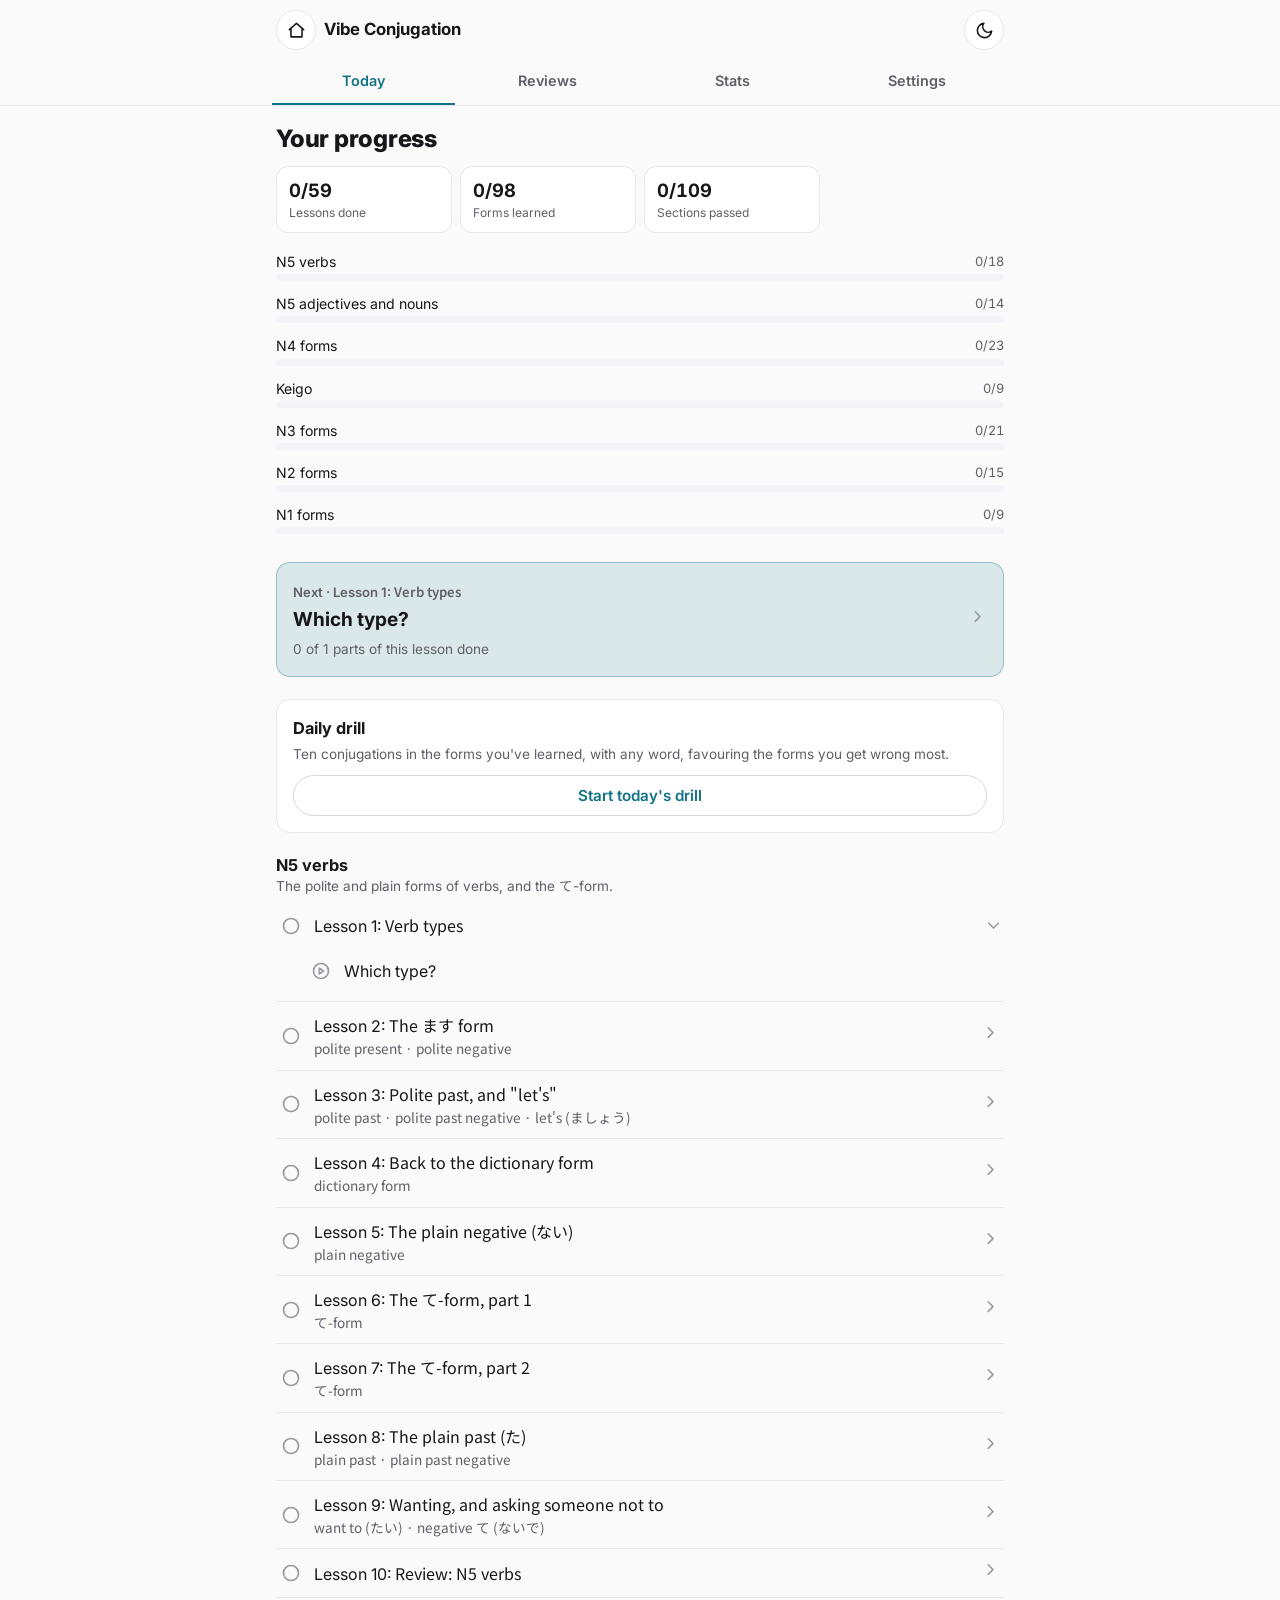
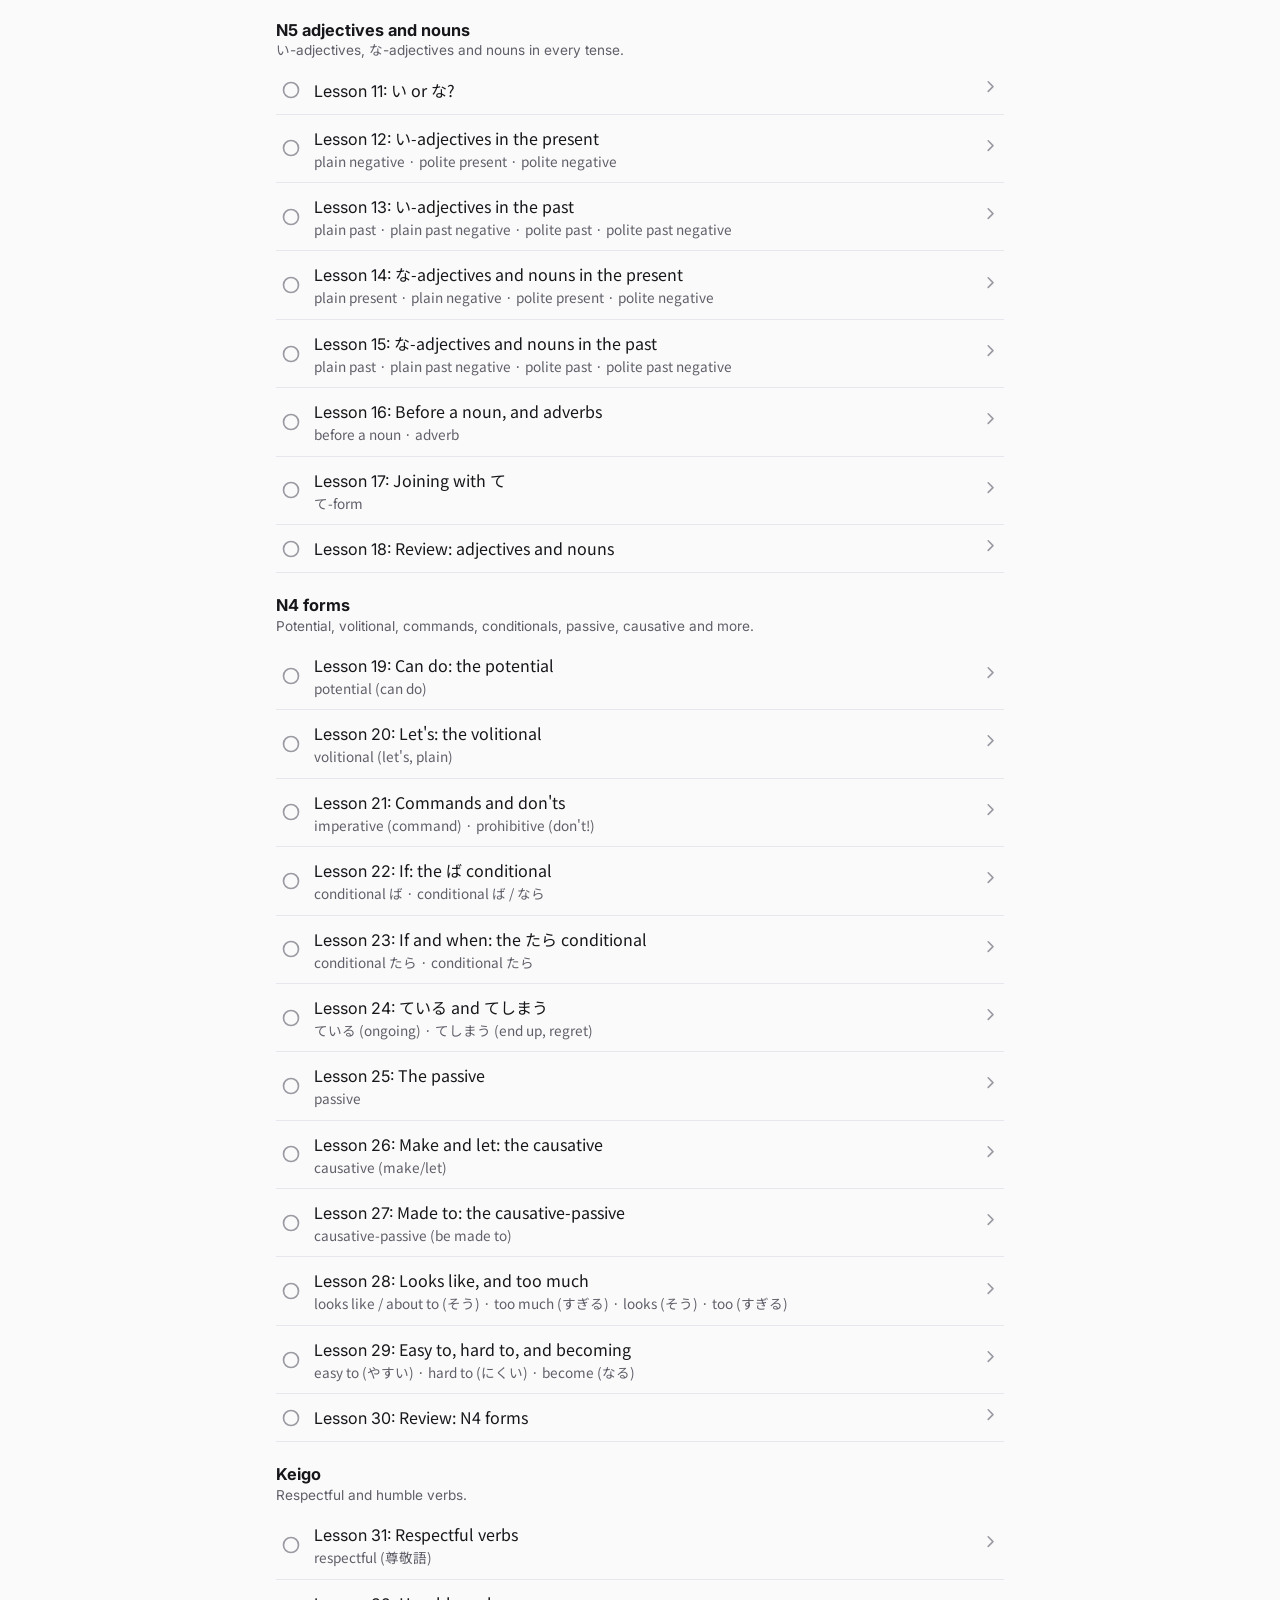
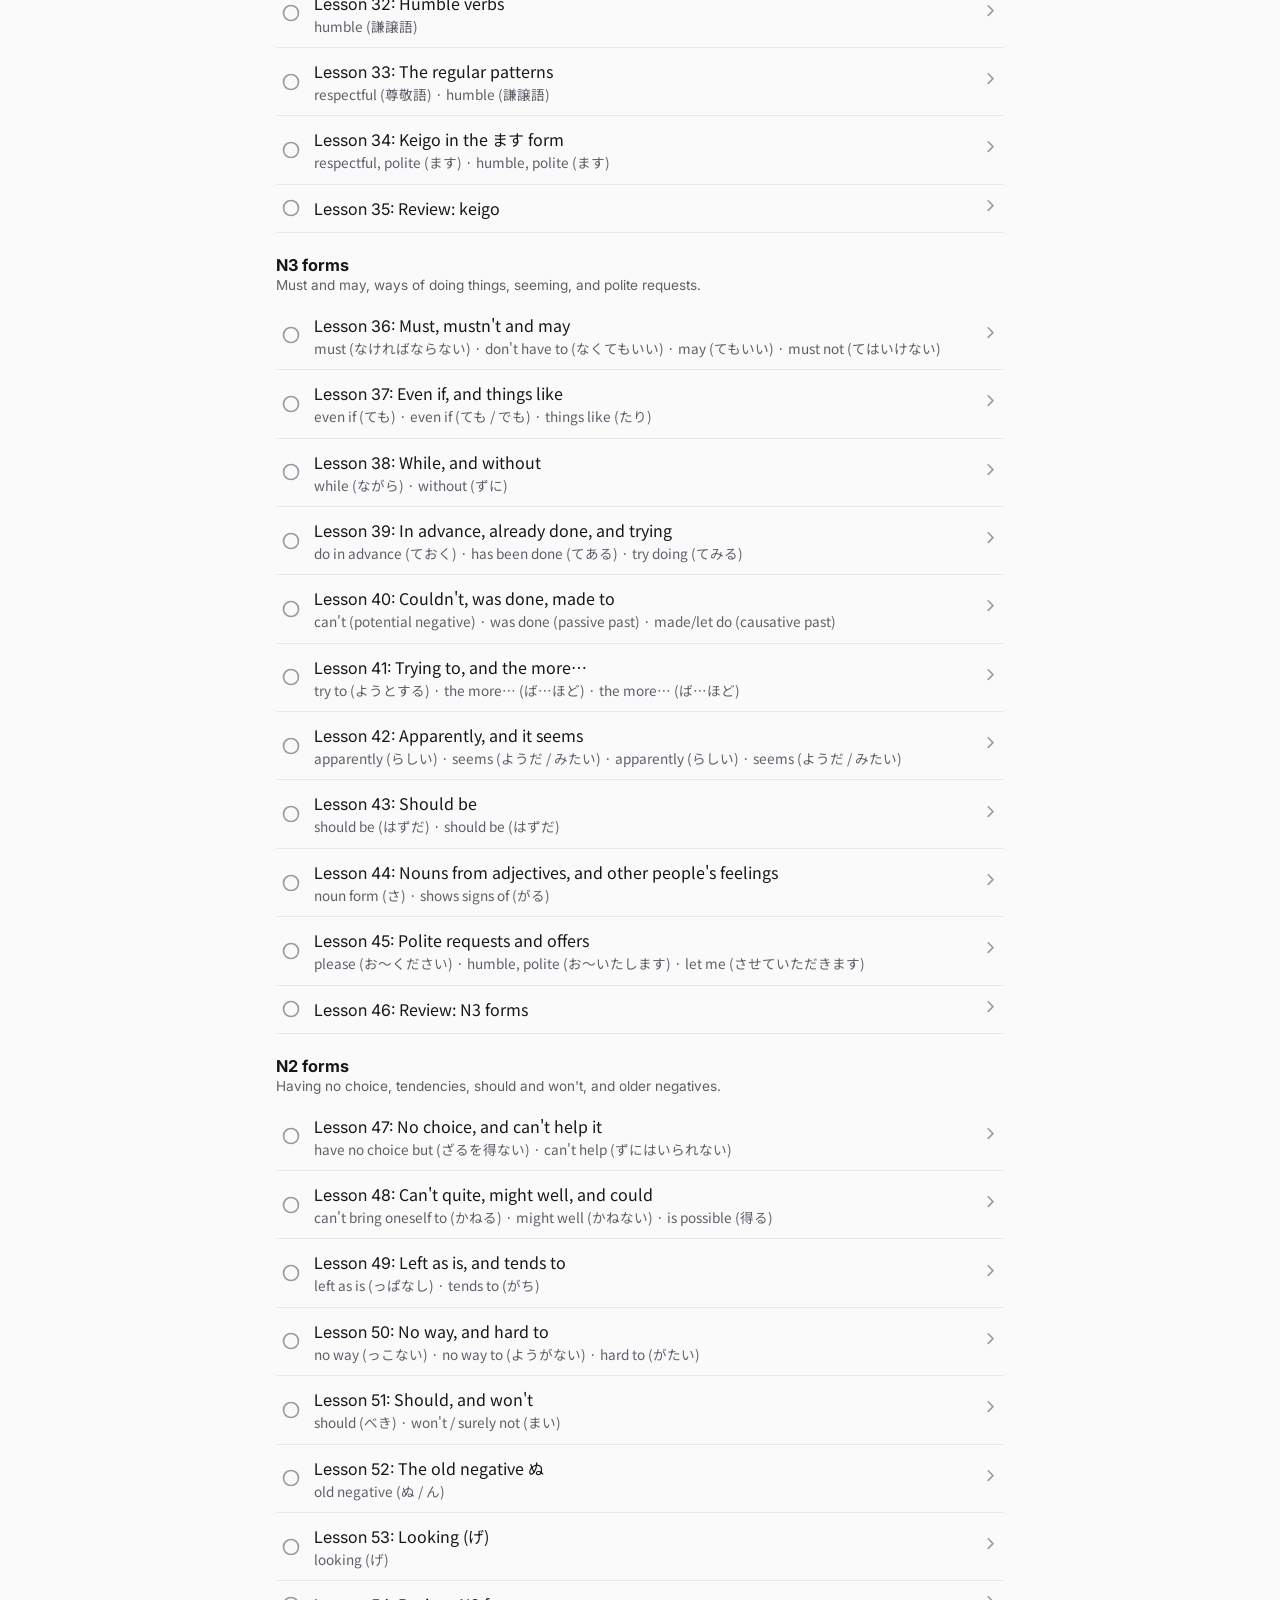
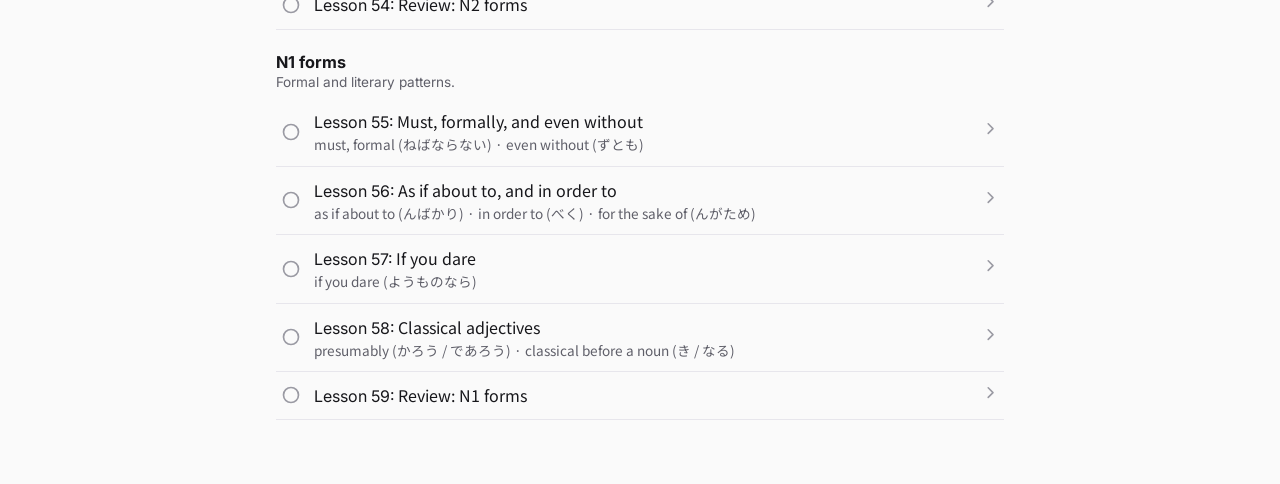
==== conjugation/index.html @ 2527636c "consolidated app" ====
<!DOCTYPE html>
<html lang="en">
<head>
<meta charset="UTF-8">
<link rel="icon" href="data:image/svg+xml,%3Csvg%20xmlns%3D%27http%3A//www.w3.org/2000/svg%27%20viewBox%3D%270%200%2064%2064%27%3E%3Crect%20width%3D%2764%27%20height%3D%2764%27%20rx%3D%2714%27%20fill%3D%27%23127386%27/%3E%3Ctext%20x%3D%2732%27%20y%3D%2745%27%20font-size%3D%2738%27%20text-anchor%3D%27middle%27%20fill%3D%27white%27%20font-family%3D%27sans-serif%27%3E%E3%82%8B%3C/text%3E%3C/svg%3E">
<meta name="viewport" content="width=device-width, initial-scale=1.0">
<title>Vibe Conjugation</title>
<meta name="description" content="Japanese word types and conjugation from N5 to N1, typed and checked, with spaced repetition.">
<link rel="stylesheet" href="../shared/core.css">
<script>
  // Set the theme before the first paint, so dark mode doesn't flash.
  try { var t = localStorage.getItem('grammarNotebook.theme'); } catch (e) {}
  document.documentElement.setAttribute('data-theme', t || (matchMedia('(prefers-color-scheme: dark)').matches ? 'dark' : 'light'));
</script>
</head>
<body data-app="conjugation">
<div id="app"></div>
<script type="module" src="app.js"></script>
</body>
</html>
---- shared/core.css ----
/* Shared look for the landing page and the four study apps.
   The palette follows the grammar library so the whole site feels like one. */
@import url('https://fonts.googleapis.com/css2?family=Noto+Sans+JP:wght@400;500;700&family=Inter:wght@400;500;600;700;800&display=swap');

:root {
  --bg: #FAFAFA;
  --surface: #FFFFFF;
  --surface-2: #F4F3F7;
  --ink: #17171B;
  --ink-soft: #5F5F69;
  --ink-faint: #9A9AA3;
  --rule: #E7E6EC;
  --rule-strong: #D7D5E0;
  --shadow: rgba(23, 23, 27, 0.06);
  --good: #23894B;
  --good-soft: #23894B1A;
  --bad: #C83A3A;
  --bad-soft: #C83A3A14;
  --warn: #B7791F;
  --gold: #E0A526;

  /* Each app sets its own accent; the default is the grammar library's. */
  --accent: #6E5AE0;
  --accent-soft: #6E5AE01A;
  --accent-ink: #FFFFFF;

  --app-grammar: #6E5AE0;
  --app-writing: #3F4FA8;
  --app-conjugation: #127386;
  --app-reading: #2E7D46;
  --app-listening: #9A3F8E;

  --radius: 14px;
  color-scheme: light;
}

[data-theme="dark"] {
  --bg: #0A0A0C;
  --surface: #17171B;
  --surface-2: #1F1F25;
  --ink: #F5F5F7;
  --ink-soft: #A6A6AF;
  --ink-faint: #6B6B75;
  --rule: #26262D;
  --rule-strong: #33333B;
  --shadow: rgba(0, 0, 0, 0.4);
  --good: #5FCB86;
  --good-soft: #5FCB861F;
  --bad: #F0797E;
  --bad-soft: #F0797E1A;
  --warn: #E0B458;
  --gold: #F2C14E;

  --accent: #8B7EF5;
  --accent-soft: #8B7EF524;
  --accent-ink: #0A0A0C;

  --app-grammar: #8B7EF5;
  --app-writing: #8F9BEA;
  --app-conjugation: #4FC1D3;
  --app-reading: #6CC48F;
  --app-listening: #E08AD6;

  color-scheme: dark;
}

body[data-app="writing"] { --accent: var(--app-writing); }
body[data-app="conjugation"] { --accent: var(--app-conjugation); }
body[data-app="reading"] { --accent: var(--app-reading); }
body[data-app="listening"] { --accent: var(--app-listening); }
body[data-app] { --accent-soft: color-mix(in srgb, var(--accent) 13%, transparent); }

* { box-sizing: border-box; }

html, body {
  margin: 0;
  padding: 0;
  background: var(--bg);
  color: var(--ink);
  font-family: 'Inter', 'Noto Sans JP', sans-serif;
  -webkit-font-smoothing: antialiased;
  line-height: 1.5;
}

body { min-height: 100vh; }

/* Icons are stroked line drawings unless a component says otherwise. */
svg[aria-hidden="true"] { width: 1.2em; height: 1.2em; fill: none; stroke: currentColor; stroke-width: 2; stroke-linecap: round; stroke-linejoin: round; }
span[style*="width"] > svg[aria-hidden="true"] { width: 100%; height: 100%; }

.jp, [lang="ja"] { font-family: 'Noto Sans JP', sans-serif; }

a { color: var(--accent); }

h1, h2, h3, h4 { margin: 0; line-height: 1.25; }
p { margin: 0; }

ruby rt {
  font-size: 0.55em;
  color: var(--ink-soft);
  user-select: none;
}

/* ---------- App frame ---------- */

.appbar {
  position: sticky;
  top: 0;
  z-index: 20;
  background: color-mix(in srgb, var(--bg) 88%, transparent);
  backdrop-filter: blur(10px);
  border-bottom: 1px solid var(--rule);
}

.appbar-row {
  max-width: 760px;
  margin: 0 auto;
  display: flex;
  align-items: center;
  gap: 8px;
  padding: 10px 16px;
  min-height: 56px;
}

.appbar-title {
  flex: 1;
  min-width: 0;
  font-size: 1.05rem;
  font-weight: 700;
  white-space: nowrap;
  overflow: hidden;
  text-overflow: ellipsis;
}

.appbar-title small {
  display: block;
  font-size: 0.75rem;
  font-weight: 500;
  color: var(--ink-soft);
}

.icon-btn {
  flex: none;
  width: 40px;
  height: 40px;
  border-radius: 50%;
  border: 1px solid var(--rule);
  background: var(--surface);
  color: var(--ink);
  display: inline-flex;
  align-items: center;
  justify-content: center;
  cursor: pointer;
  text-decoration: none;
  padding: 0;
}

.icon-btn:hover { background: var(--surface-2); }
.icon-btn svg { width: 19px; height: 19px; stroke: currentColor; fill: none; stroke-width: 2; stroke-linecap: round; stroke-linejoin: round; }

.tabs {
  max-width: 760px;
  margin: 0 auto;
  display: flex;
  gap: 2px;
  padding: 0 12px;
  overflow-x: auto;
  scrollbar-width: none;
}

.tabs a {
  flex: 1;
  text-align: center;
  padding: 10px 8px 11px;
  font-weight: 600;
  font-size: 0.9rem;
  color: var(--ink-soft);
  text-decoration: none;
  border-bottom: 2.5px solid transparent;
  white-space: nowrap;
}

.tabs a.active {
  color: var(--accent);
  border-bottom-color: var(--accent);
}

.view {
  max-width: 760px;
  margin: 0 auto;
  padding: 18px 16px 64px;
}

.stack > * + * { margin-top: 12px; }
.stack-lg > * + * { margin-top: 22px; }

/* ---------- Text ---------- */

.h1 { font-size: 1.5rem; font-weight: 800; letter-spacing: -0.01em; }
.h2 { font-size: 1.2rem; font-weight: 700; }
.h3 { font-size: 1.02rem; font-weight: 700; }
.label { font-size: 0.82rem; font-weight: 600; color: var(--ink-soft); }
.small { font-size: 0.85rem; color: var(--ink-soft); }
.tiny { font-size: 0.75rem; color: var(--ink-soft); }
.muted { color: var(--ink-soft); }
.good-text { color: var(--good); }
.bad-text { color: var(--bad); }
.ja-xl { font-size: 2rem; font-family: 'Noto Sans JP', sans-serif; line-height: 1.35; }
.ja-l { font-size: 1.5rem; font-family: 'Noto Sans JP', sans-serif; line-height: 1.45; }
.ja-m { font-size: 1.15rem; font-family: 'Noto Sans JP', sans-serif; }
.prose { font-size: 1rem; line-height: 1.65; }
.prose strong { font-weight: 700; }

/* ---------- Surfaces ---------- */

.card {
  background: var(--surface);
  border: 1px solid var(--rule);
  border-radius: var(--radius);
  padding: 16px;
}

.card.accent {
  background: var(--accent-soft);
  border-color: color-mix(in srgb, var(--accent) 35%, transparent);
}

.card.tappable { cursor: pointer; transition: border-color .15s, transform .15s; }
.card.tappable:hover { border-color: var(--accent); }

.row { display: flex; align-items: center; gap: 10px; }
.row.top { align-items: flex-start; }
.row > .grow { flex: 1; min-width: 0; }
.wrap { display: flex; flex-wrap: wrap; gap: 8px; }

.chevron { color: var(--ink-faint); flex: none; }

.notice {
  border-radius: var(--radius);
  padding: 12px 14px;
  background: var(--surface-2);
  font-size: 0.9rem;
  color: var(--ink-soft);
}

.notice.warn { background: color-mix(in srgb, var(--warn) 14%, transparent); color: var(--ink); }

/* ---------- Buttons ---------- */

.btn {
  display: inline-flex;
  align-items: center;
  justify-content: center;
  gap: 8px;
  font: inherit;
  font-weight: 600;
  font-size: 0.95rem;
  border-radius: 999px;
  padding: 10px 18px;
  border: 1px solid transparent;
  cursor: pointer;
  text-decoration: none;
  text-align: center;
  line-height: 1.3;
  background: var(--accent);
  color: var(--accent-ink);
}

.btn svg { width: 18px; height: 18px; flex: none; fill: none; stroke: currentColor; stroke-width: 2.4; stroke-linecap: round; stroke-linejoin: round; }
.btn:hover { filter: brightness(1.07); }
.btn:disabled { opacity: 0.45; cursor: default; filter: none; }
.btn.tonal { background: var(--accent-soft); color: var(--accent); }
.btn.outline { background: transparent; color: var(--accent); border-color: var(--rule-strong); }
.btn.outline:hover { background: var(--accent-soft); }
.btn.text { background: transparent; color: var(--accent); padding-left: 10px; padding-right: 10px; }
.btn.danger { background: var(--bad); color: #fff; }
.btn.block { display: flex; width: 100%; }
.btn.small { padding: 6px 12px; font-size: 0.85rem; }

.btn-row { display: flex; gap: 10px; }
.btn-row > .btn { flex: 1; }

/* ---------- Lists ---------- */

.list { display: flex; flex-direction: column; }

.list-item {
  display: flex;
  align-items: center;
  gap: 12px;
  padding: 10px 4px;
  border-bottom: 1px solid var(--rule);
  cursor: pointer;
  color: inherit;
  text-decoration: none;
}

.list-item:last-child { border-bottom: 0; }
.list-item:hover { background: var(--surface-2); }
.list-item .grow { flex: 1; min-width: 0; }
.list-item .sub { font-size: 0.82rem; color: var(--ink-soft); }

.status-icon {
  flex: none;
  width: 22px;
  height: 22px;
  display: inline-flex;
  align-items: center;
  justify-content: center;
  color: var(--ink-faint);
}

.status-icon svg { width: 20px; height: 20px; stroke: currentColor; fill: none; stroke-width: 2; stroke-linecap: round; stroke-linejoin: round; }
.status-icon.done { color: var(--accent); }

details.lesson {
  border-bottom: 1px solid var(--rule);
}

details.lesson > summary {
  list-style: none;
  display: flex;
  align-items: center;
  gap: 12px;
  padding: 11px 4px;
  cursor: pointer;
}

details.lesson > summary::-webkit-details-marker { display: none; }
details.lesson > summary .grow { flex: 1; min-width: 0; }
details.lesson > summary .caret { transition: transform .15s; color: var(--ink-faint); }
details.lesson[open] > summary .caret { transform: rotate(90deg); }
details.lesson > .list { padding: 0 0 8px 30px; }

/* ---------- Stats ---------- */

.section-title { margin: 26px 0 4px; }
.section-note { margin-bottom: 10px; }

.stat-grid {
  display: grid;
  grid-template-columns: repeat(auto-fill, minmax(140px, 1fr));
  gap: 8px;
}

.stat {
  background: var(--surface);
  border: 1px solid var(--rule);
  border-radius: 12px;
  padding: 10px 12px;
}

.stat .v { font-size: 1.15rem; font-weight: 700; font-variant-numeric: tabular-nums; }
.stat .k { font-size: 0.75rem; color: var(--ink-soft); }

.bar-row {
  display: grid;
  grid-template-columns: minmax(0, 1fr) auto;
  gap: 2px 10px;
  padding: 6px 0;
  align-items: center;
}

.bar-row.tappable { cursor: pointer; }
.bar-row.tappable:hover .bar-label { color: var(--accent); }
.bar-label { font-size: 0.88rem; overflow: hidden; text-overflow: ellipsis; white-space: nowrap; }
.bar-value { font-size: 0.8rem; color: var(--ink-soft); font-variant-numeric: tabular-nums; text-align: right; }

.bar-track {
  grid-column: 1 / -1;
  height: 7px;
  border-radius: 4px;
  background: var(--surface-2);
  overflow: hidden;
}

.bar-fill { height: 100%; border-radius: 4px; background: var(--accent); }

.progress {
  height: 6px;
  border-radius: 3px;
  background: var(--surface-2);
  overflow: hidden;
}

.progress > div { height: 100%; background: var(--accent); border-radius: 3px; transition: width .25s; }

.chart {
  display: flex;
  align-items: flex-end;
  gap: 3px;
  height: 130px;
  padding-top: 16px;
}

.chart-col {
  flex: 1;
  min-width: 0;
  height: 100%;
  display: flex;
  flex-direction: column;
  justify-content: flex-end;
  align-items: stretch;
  position: relative;
}

.chart-col .seg { width: 100%; }
.chart-col .seg:first-child { border-radius: 3px 3px 0 0; }
.chart-col .num {
  font-size: 0.62rem;
  text-align: center;
  color: var(--ink-soft);
  font-variant-numeric: tabular-nums;
  line-height: 1.2;
}

.chart-axis {
  display: flex;
  gap: 3px;
  border-top: 1px solid var(--rule-strong);
  padding-top: 3px;
}

.chart-axis span {
  flex: 1;
  min-width: 0;
  font-size: 0.62rem;
  color: var(--ink-soft);
  text-align: center;
  white-space: nowrap;
  overflow: visible;
}

.legend { display: flex; gap: 14px; font-size: 0.78rem; color: var(--ink-soft); margin-bottom: 4px; }
.legend i { display: inline-block; width: 10px; height: 10px; border-radius: 2px; margin-right: 5px; vertical-align: -1px; }

/* ---------- Quiz ---------- */

.quiz-progress { position: sticky; top: 57px; z-index: 5; }

.result {
  border-radius: var(--radius);
  padding: 12px 14px;
  border: 1px solid var(--good);
  background: var(--good-soft);
}

.result.bad { border-color: var(--bad); background: var(--bad-soft); }
.result-head { display: flex; align-items: center; gap: 8px; font-weight: 700; font-size: 0.92rem; }
.result-head svg { width: 18px; height: 18px; flex: none; stroke: currentColor; fill: none; stroke-width: 2.4; stroke-linecap: round; stroke-linejoin: round; }
.result .result-head { color: var(--good); }
.result.bad .result-head { color: var(--bad); }
.result-head span { color: var(--ink); }

.option {
  display: block;
  width: 100%;
  text-align: left;
  font: inherit;
  padding: 12px 16px;
  border-radius: 12px;
  border: 1px solid var(--rule-strong);
  background: var(--surface);
  color: var(--ink);
  cursor: pointer;
}

.option:hover { border-color: var(--accent); background: var(--accent-soft); }

.text-input {
  width: 100%;
  font: inherit;
  font-size: 1.2rem;
  padding: 12px 14px;
  border-radius: 12px;
  border: 1px solid var(--rule-strong);
  background: var(--surface);
  color: var(--ink);
}

.text-input:focus { outline: 2px solid var(--accent); outline-offset: 1px; border-color: transparent; }

/* ---------- Achievements ---------- */

.ach {
  display: flex;
  align-items: center;
  gap: 12px;
  padding: 12px;
  border-radius: var(--radius);
  border: 1px solid var(--rule);
  background: var(--surface);
}

.ach.done { background: var(--accent-soft); border-color: transparent; }
.ach-badge {
  flex: none;
  width: 46px;
  height: 46px;
  border-radius: 50%;
  display: flex;
  align-items: center;
  justify-content: center;
  font-size: 1.35rem;
  background: var(--surface-2);
  filter: grayscale(1);
  opacity: 0.6;
}

.ach.done .ach-badge { background: var(--gold); filter: none; opacity: 1; }

.chip {
  display: inline-flex;
  align-items: center;
  gap: 6px;
  padding: 4px 10px;
  border-radius: 999px;
  background: var(--surface-2);
  font-size: 0.82rem;
  font-weight: 500;
}

/* ---------- Form controls ---------- */

.switch-row {
  display: flex;
  align-items: center;
  gap: 14px;
  padding: 10px 0;
  cursor: pointer;
}

.switch-row .grow { flex: 1; }

.switch { position: relative; flex: none; width: 44px; height: 26px; }
.switch input { position: absolute; opacity: 0; width: 100%; height: 100%; margin: 0; cursor: pointer; }
.switch .track { position: absolute; inset: 0; border-radius: 13px; background: var(--rule-strong); transition: background .15s; pointer-events: none; }
.switch .track::after { content: ""; position: absolute; top: 3px; left: 3px; width: 20px; height: 20px; border-radius: 50%; background: #fff; transition: transform .15s; box-shadow: 0 1px 2px rgba(0,0,0,.25); }
.switch input:checked + .track { background: var(--accent); }
.switch input:checked + .track::after { transform: translateX(18px); }
.switch input:focus-visible + .track { outline: 2px solid var(--accent); outline-offset: 2px; }

input[type="range"] { width: 100%; accent-color: var(--accent); }
input[type="date"], .field {
  font: inherit;
  padding: 9px 12px;
  border-radius: 10px;
  border: 1px solid var(--rule-strong);
  background: var(--surface);
  color: var(--ink);
}

.field { width: 100%; }

hr.rule { border: 0; border-top: 1px solid var(--rule); margin: 22px 0; }

/* ---------- Dialog and toast ---------- */

dialog.modal {
  border: 0;
  border-radius: 18px;
  padding: 0;
  width: min(440px, calc(100vw - 32px));
  background: var(--surface);
  color: var(--ink);
  box-shadow: 0 20px 60px rgba(0,0,0,.3);
}

dialog.modal::backdrop { background: rgba(0,0,0,.45); }
dialog.modal form { padding: 20px; display: flex; flex-direction: column; gap: 12px; }
dialog.modal .actions { display: flex; justify-content: flex-end; gap: 8px; margin-top: 6px; }

.toast-host {
  position: fixed;
  left: 50%;
  bottom: 20px;
  transform: translateX(-50%);
  z-index: 100;
  display: flex;
  flex-direction: column;
  gap: 8px;
  width: min(520px, calc(100vw - 32px));
  pointer-events: none;
}

.toast {
  background: var(--ink);
  color: var(--bg);
  padding: 12px 16px;
  border-radius: 12px;
  font-size: 0.92rem;
  box-shadow: 0 8px 24px rgba(0,0,0,.25);
  animation: toast-in .2s ease-out;
}

@keyframes toast-in { from { opacity: 0; transform: translateY(8px); } }

.spinner {
  width: 28px;
  height: 28px;
  border-radius: 50%;
  border: 3px solid var(--rule-strong);
  border-top-color: var(--accent);
  animation: spin 0.8s linear infinite;
  margin: 60px auto;
}

@keyframes spin { to { transform: rotate(360deg); } }

/* ---------- Stroke order ---------- */

.stroke {
  display: inline-block;
  vertical-align: top;
  color: var(--ink);
}

.stroke .frame { fill: none; stroke: var(--rule-strong); stroke-width: 1; }
.stroke .guide { stroke: var(--rule-strong); stroke-width: 0.8; stroke-dasharray: 3 3; opacity: .8; }
.stroke .ink { fill: none; stroke: currentColor; stroke-linecap: round; stroke-linejoin: round; }
.stroke .ink.current { stroke: var(--accent); }
.stroke .dot { fill: var(--accent); }
.stroke .n { fill: var(--accent); font-family: 'Inter', sans-serif; font-weight: 700; }

@media (max-width: 480px) {
  .h1 { font-size: 1.3rem; }
  .ja-xl { font-size: 1.7rem; }
  .stat-grid { grid-template-columns: repeat(2, minmax(0, 1fr)); }
}

.emph { color: var(--accent); font-weight: 600; }
ruby { ruby-align: center; }
.kana-preview { min-height: 1.4em; font-size: 0.95rem; color: var(--ink-soft); margin-top: 4px; }

/* ---------- Passages (Reading and Listening) ---------- */

.passage { font-size: calc(1.3rem * var(--pscale, 1)); line-height: 2.1; line-break: strict; word-break: normal; }
.passage p { margin: 0 0 0.7em; }
.passage rt { font-size: 0.5em; }
.pw { cursor: pointer; border-radius: 4px; padding: 0 1px; transition: background .1s; }
.pw:hover { background: var(--accent-soft); }
.pw.selected { background: var(--accent); color: var(--accent-ink); }
.pw.selected rt { color: inherit; opacity: .85; }
.pw.spoken, .pw-p.spoken { background: color-mix(in srgb, var(--gold) 35%, transparent); }
button.chip { border: 1px solid var(--rule-strong); cursor: pointer; font: inherit; font-size: .82rem; color: var(--ink); }
button.chip.on { background: var(--accent-soft); border-color: var(--accent); color: var(--accent); font-weight: 600; }
.icon-btn:disabled { opacity: .4; cursor: default; }

.word-popup {
  position: absolute;
  z-index: 60;
  background: var(--surface);
  border: 1px solid var(--rule-strong);
  border-radius: 16px;
  box-shadow: 0 16px 40px rgba(0,0,0,.25);
  padding: 12px 14px 14px;
  overflow-y: auto;
}

.word-popup .icon-btn { width: 34px; height: 34px; }

details.passage-tile { border: 1px solid var(--rule); border-radius: var(--radius); background: var(--surface); }
details.passage-tile > summary { cursor: pointer; padding: 12px 16px; font-weight: 600; list-style: none; display: flex; gap: 8px; align-items: center; }
details.passage-tile > summary::-webkit-details-marker { display: none; }
details.passage-tile > summary .caret { transition: transform .15s; color: var(--ink-faint); }
details.passage-tile[open] > summary .caret { transform: rotate(90deg); }
details.passage-tile > div { padding: 0 16px 14px; }

/* ---------- Listening ---------- */

.audio-bar {
  display: flex;
  align-items: center;
  gap: 10px;
  padding: 10px 14px 10px 10px;
  border-radius: var(--radius);
  background: var(--accent-soft);
}

.audio-bar .pbtn {
  flex: none;
  width: 52px;
  height: 52px;
  border-radius: 50%;
  border: 0;
  background: var(--accent);
  color: var(--accent-ink);
  display: flex;
  align-items: center;
  justify-content: center;
  cursor: pointer;
}

.audio-bar .pbtn svg { width: 26px; height: 26px; }
.audio-bar .grow { flex: 1; min-width: 0; }
.audio-bar .progress .fill { height: 100%; background: var(--accent); border-radius: 3px; }

.passage p.tline { position: relative; padding: 2px 6px 2px 44px; border-radius: 10px; margin-bottom: 6px; }
.passage p.tline.current { background: color-mix(in srgb, var(--gold) 22%, transparent); }
.tline-head { display: inline; }
.tline .line-play { position: absolute; left: 2px; top: 6px; width: 34px; height: 34px; color: var(--accent); }
.tline .speaker { font-size: 0.62em; font-weight: 700; color: var(--accent); margin-right: 8px; vertical-align: middle; }
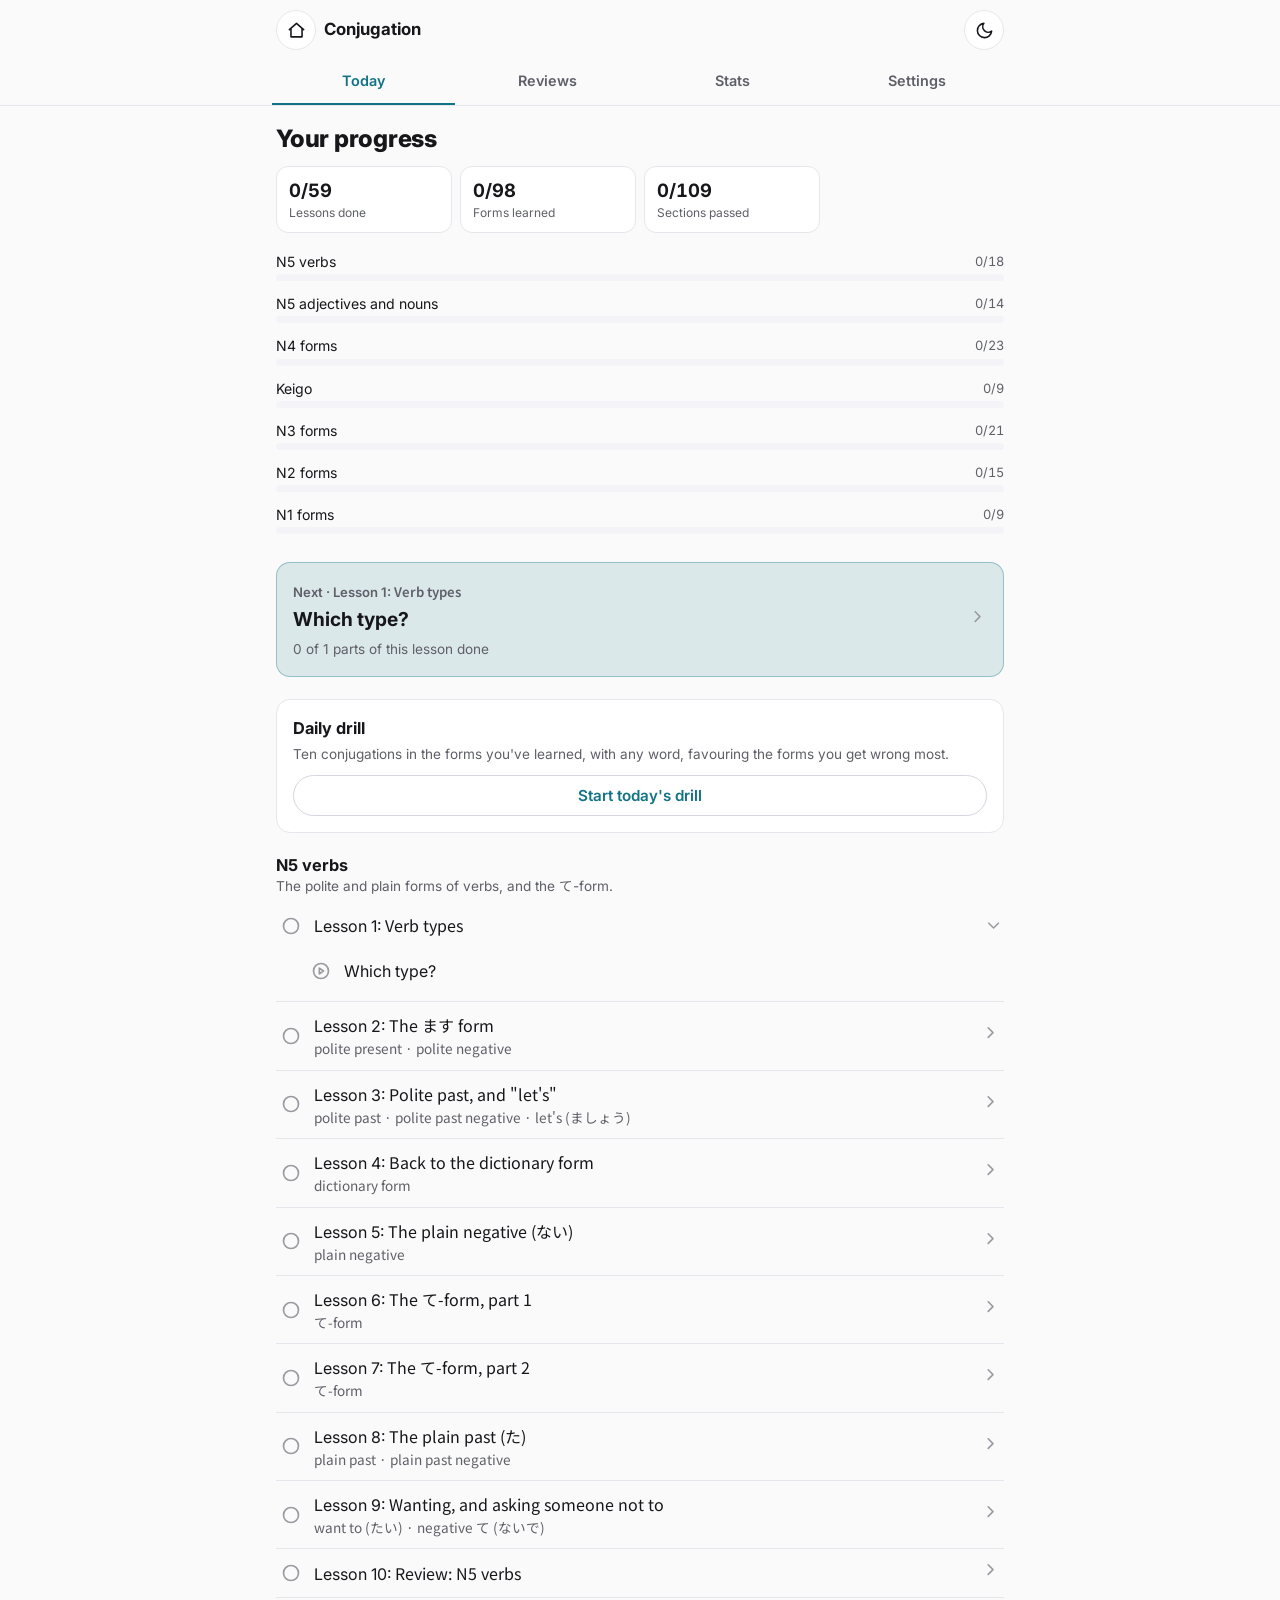
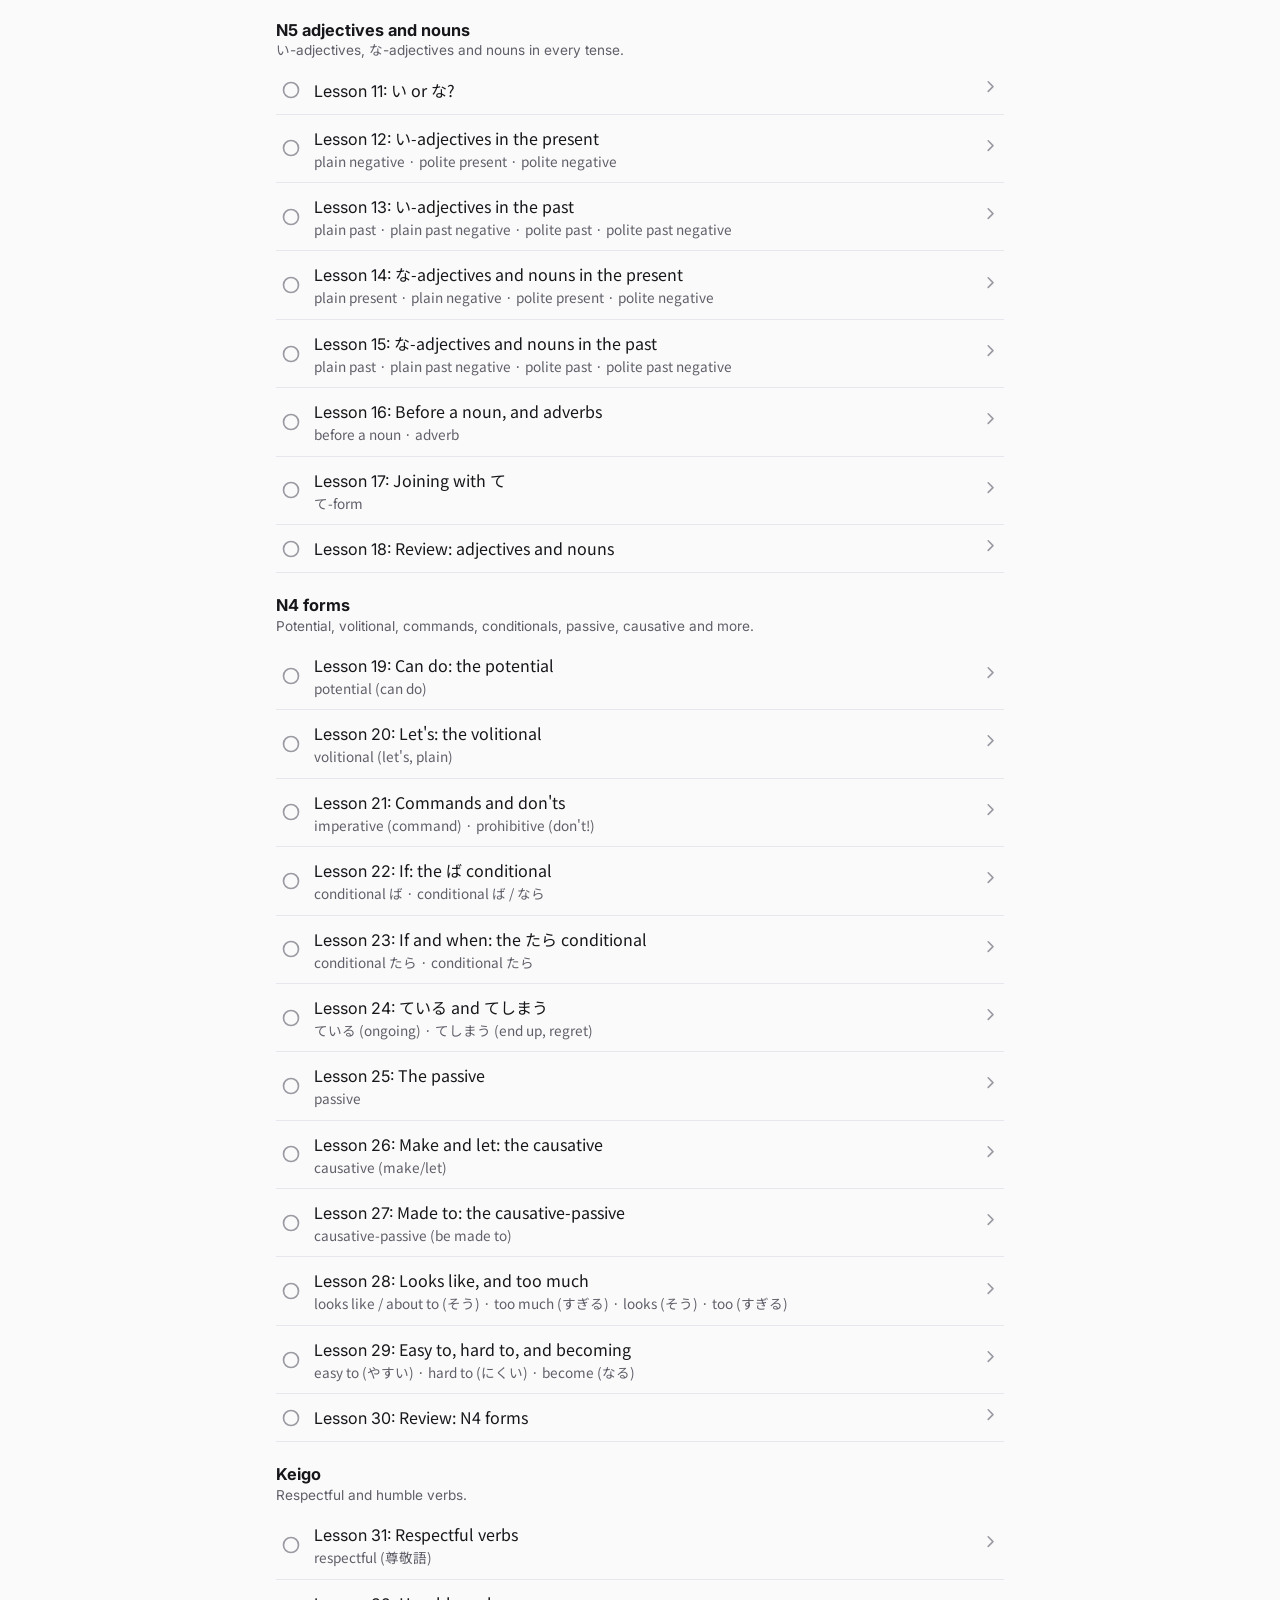
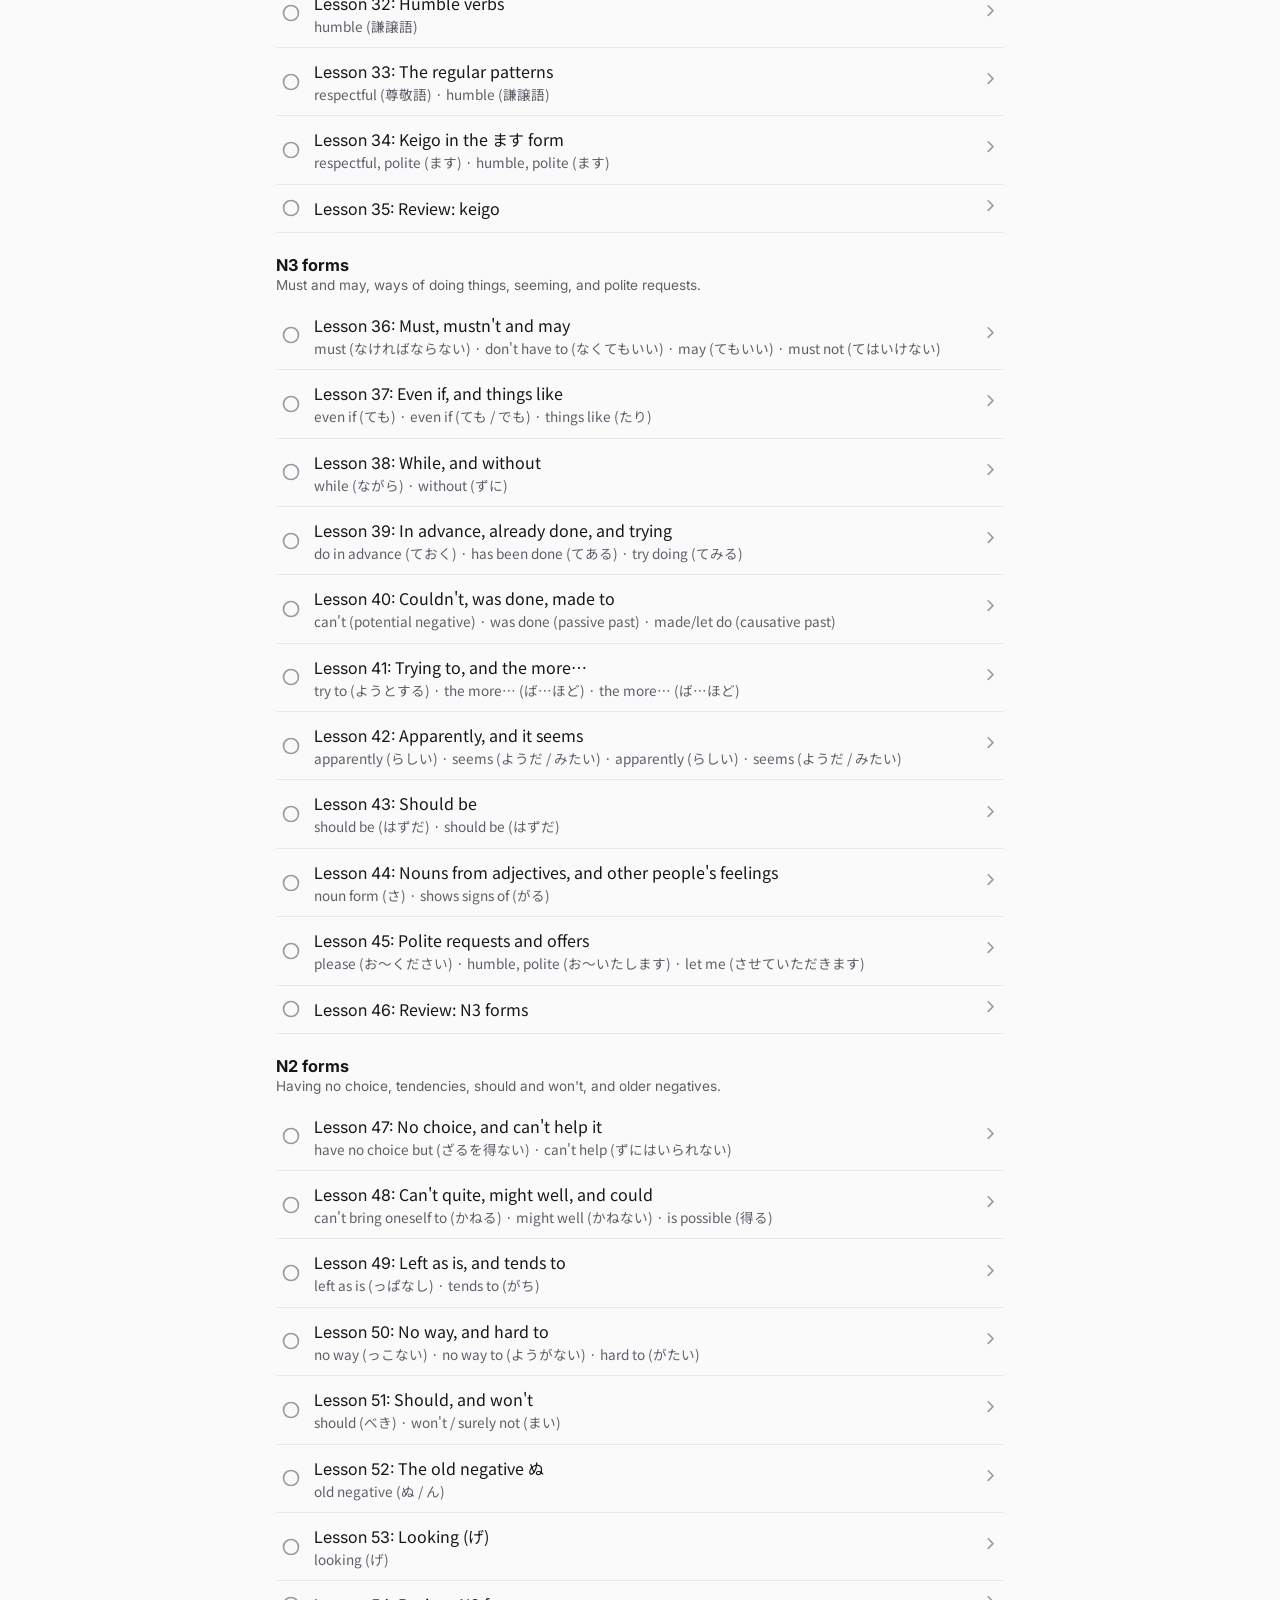
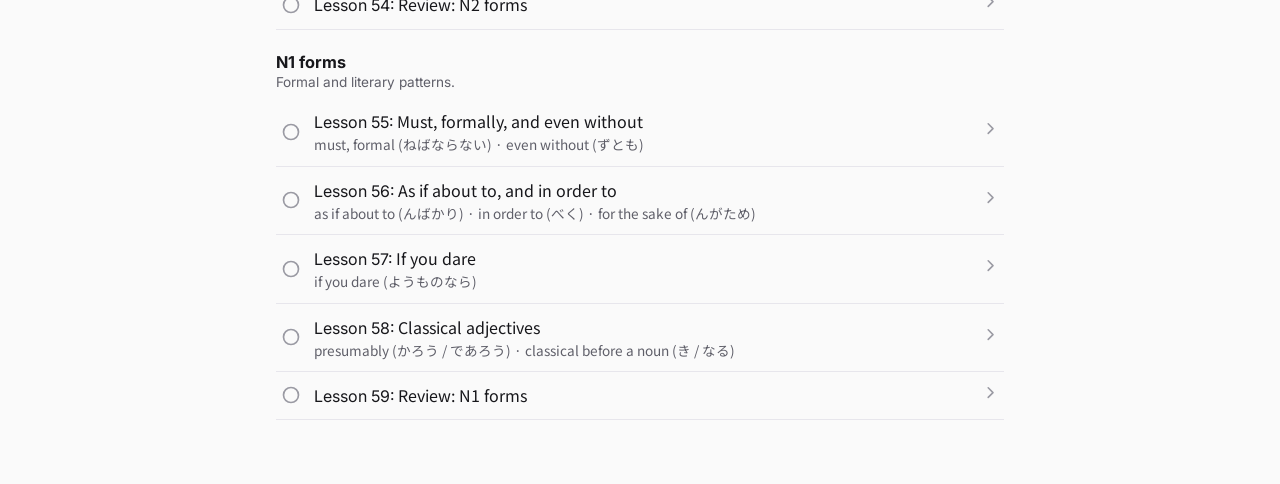
==== commit 122c73ac: "qol changes" ====
--- a/conjugation/index.html
+++ b/conjugation/index.html
@@ -3,14 +3,24 @@
 <head>
 <meta charset="UTF-8">
 <link rel="icon" href="data:image/svg+xml,%3Csvg%20xmlns%3D%27http%3A//www.w3.org/2000/svg%27%20viewBox%3D%270%200%2064%2064%27%3E%3Crect%20width%3D%2764%27%20height%3D%2764%27%20rx%3D%2714%27%20fill%3D%27%23127386%27/%3E%3Ctext%20x%3D%2732%27%20y%3D%2745%27%20font-size%3D%2738%27%20text-anchor%3D%27middle%27%20fill%3D%27white%27%20font-family%3D%27sans-serif%27%3E%E3%82%8B%3C/text%3E%3C/svg%3E">
+<link rel="manifest" href="../manifest.webmanifest">
+<link rel="apple-touch-icon" href="../assets/icons/icon-180.png">
+<meta name="apple-mobile-web-app-capable" content="yes">
+<meta name="mobile-web-app-capable" content="yes">
+<meta name="apple-mobile-web-app-title" content="日本語">
+<meta name="apple-mobile-web-app-status-bar-style" content="default">
+<meta name="theme-color" content="#FAFAFA">
 <meta name="viewport" content="width=device-width, initial-scale=1.0">
-<title>Vibe Conjugation</title>
+<title>Conjugation</title>
 <meta name="description" content="Japanese word types and conjugation from N5 to N1, typed and checked, with spaced repetition.">
 <link rel="stylesheet" href="../shared/core.css">
+<script src="../shared/staging.js"></script>
 <script>
   // Set the theme before the first paint, so dark mode doesn't flash.
   try { var t = localStorage.getItem('grammarNotebook.theme'); } catch (e) {}
-  document.documentElement.setAttribute('data-theme', t || (matchMedia('(prefers-color-scheme: dark)').matches ? 'dark' : 'light'));
+  t = t || (matchMedia('(prefers-color-scheme: dark)').matches ? 'dark' : 'light');
+  document.documentElement.setAttribute('data-theme', t);
+  document.querySelector('meta[name="theme-color"]').setAttribute('content', t === 'dark' ? '#0A0A0C' : '#FAFAFA');
 </script>
 </head>
 <body data-app="conjugation">
--- a/shared/core.css
+++ b/shared/core.css
@@ -29,6 +29,7 @@
   --app-conjugation: #127386;
   --app-reading: #2E7D46;
   --app-listening: #9A3F8E;
+  --app-vocab: #A15C07;
 
   --radius: 14px;
   color-scheme: light;
@@ -60,6 +61,7 @@
   --app-conjugation: #4FC1D3;
   --app-reading: #6CC48F;
   --app-listening: #E08AD6;
+  --app-vocab: #EDA94E;
 
   color-scheme: dark;
 }
@@ -68,9 +70,14 @@
 body[data-app="conjugation"] { --accent: var(--app-conjugation); }
 body[data-app="reading"] { --accent: var(--app-reading); }
 body[data-app="listening"] { --accent: var(--app-listening); }
+body[data-app="vocab"] { --accent: var(--app-vocab); }
+body[data-app="grammar"] { --accent: var(--app-grammar); }
 body[data-app] { --accent-soft: color-mix(in srgb, var(--accent) 13%, transparent); }
 
 * { box-sizing: border-box; }
+
+/* Hidden means hidden, even for elements given their own display style. */
+[hidden] { display: none !important; }
 
 html, body {
   margin: 0;
@@ -83,6 +90,10 @@
 }
 
 body { min-height: 100vh; }
+
+/* No grey flash on tap in Android Chrome; buttons have their own pressed states. */
+a, button, summary, label, .pw, .tile { -webkit-tap-highlight-color: transparent; }
+.btn:active, .option:active, .icon-btn:active { transform: scale(0.98); }
 
 /* Icons are stroked line drawings unless a component says otherwise. */
 svg[aria-hidden="true"] { width: 1.2em; height: 1.2em; fill: none; stroke: currentColor; stroke-width: 2; stroke-linecap: round; stroke-linejoin: round; }
@@ -431,6 +442,9 @@
   overflow: visible;
 }
 
+.chart-axis span:first-child { text-align: left; }
+.chart-axis span:last-child { text-align: right; }
+
 .legend { display: flex; gap: 14px; font-size: 0.78rem; color: var(--ink-soft); margin-bottom: 4px; }
 .legend i { display: inline-block; width: 10px; height: 10px; border-radius: 2px; margin-right: 5px; vertical-align: -1px; }
 
@@ -643,7 +657,18 @@
 .pw.selected rt { color: inherit; opacity: .85; }
 .pw.spoken, .pw-p.spoken { background: color-mix(in srgb, var(--gold) 35%, transparent); }
 button.chip { border: 1px solid var(--rule-strong); cursor: pointer; font: inherit; font-size: .82rem; color: var(--ink); }
+/* A grammar point in an example sentence, and the blank where it goes. */
+.grammar-hl { background: var(--accent-soft); color: var(--accent); border-radius: 4px; padding: 0 1px; }
+/* Sentence building: the sentence so far, and the pieces left to place. */
+.order-line { display: flex; flex-wrap: wrap; align-items: center; gap: 8px; min-height: 64px; padding: 8px 0 12px; border-bottom: 2px solid var(--rule-strong); }
+.order-bank { display: flex; flex-wrap: wrap; gap: 8px; padding-top: 4px; }
+.piece { font: inherit; font-size: 1.2rem; line-height: 1.9; padding: 2px 12px; border-radius: 10px; border: 1px solid var(--rule-strong); background: var(--surface); color: var(--ink); cursor: pointer; -webkit-tap-highlight-color: transparent; }
+.piece.placed { background: var(--accent-soft); border-color: var(--accent); }
+.piece.gone { visibility: hidden; }
+.piece rt { font-size: 0.55em; }
+.grammar-blank { display: inline-block; min-width: 3em; border-bottom: 2px solid var(--accent); text-align: center; color: var(--accent); }
 button.chip.on { background: var(--accent-soft); border-color: var(--accent); color: var(--accent); font-weight: 600; }
+.known-toggle svg { width: 14px; height: 14px; flex: none; }
 .icon-btn:disabled { opacity: .4; cursor: default; }
 
 .word-popup {
